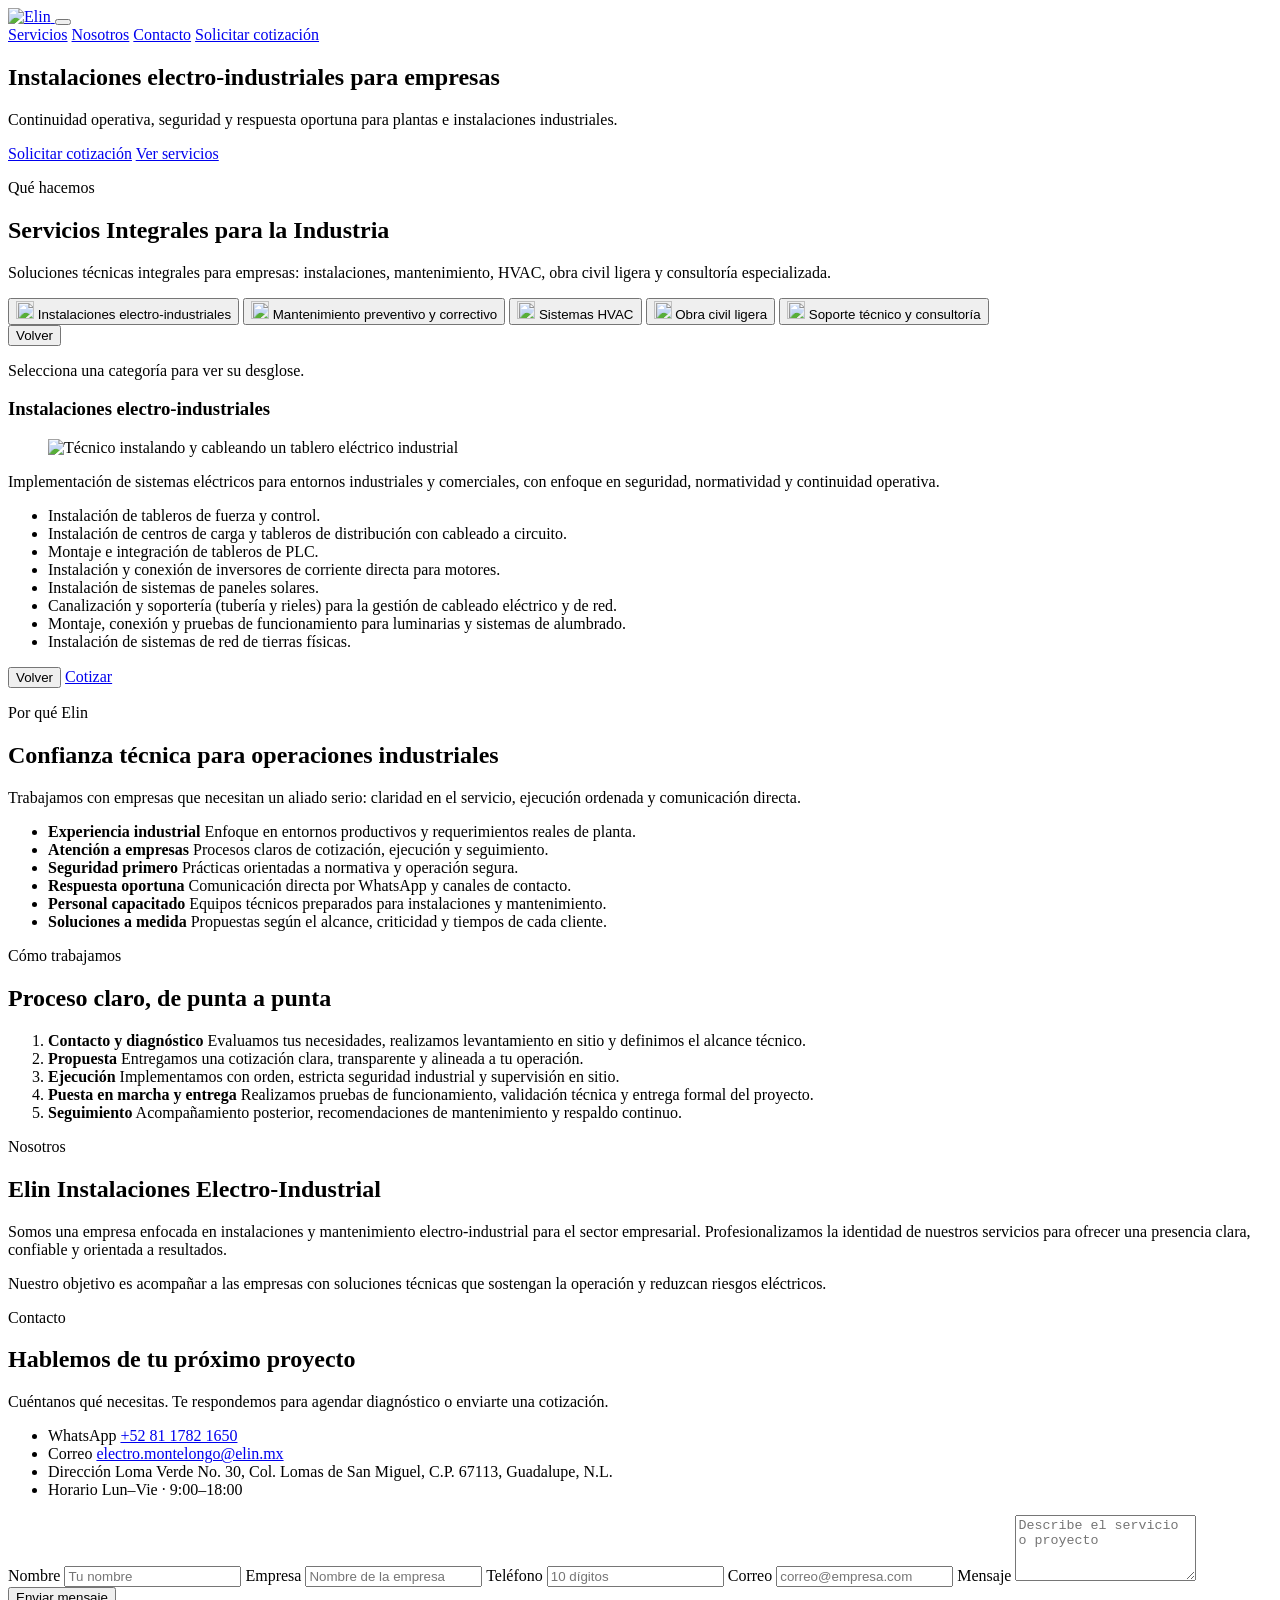
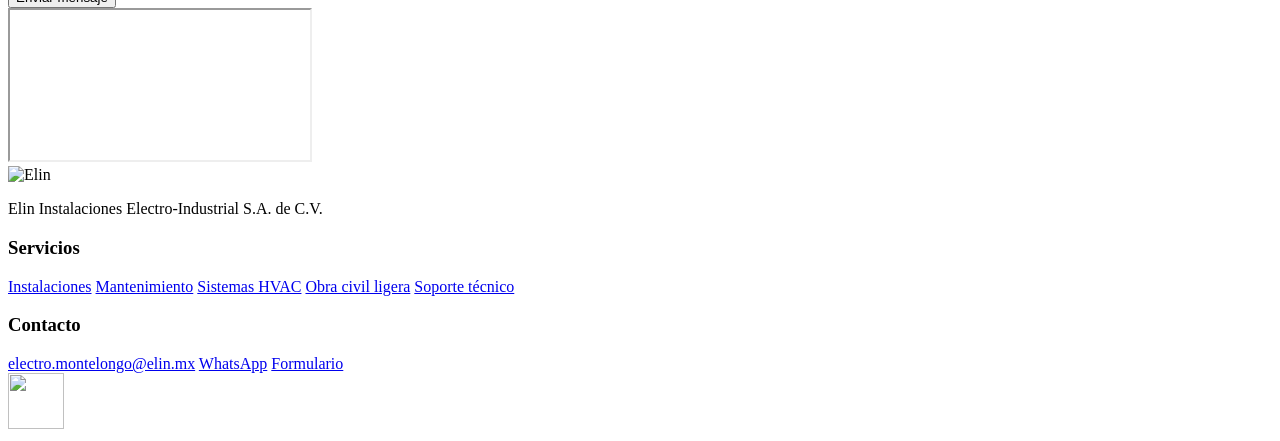
==== index.html @ ab665d49 "Actualizar título principal y texto legal del footer. Cambia el hero a instalaciones electro-industr" ====
<!DOCTYPE html>
<html lang="es">
<head>
  <meta charset="UTF-8">
  <meta name="viewport" content="width=device-width, initial-scale=1.0">
  <title>Elin Instalaciones Electro-Industrial | Instalaciones y mantenimiento</title>
  <meta name="description" content="Instalaciones y mantenimiento electro-industrial para empresas. Soluciones confiables, seguras y a medida. Cotiza con Elin.">
  <link rel="preconnect" href="https://fonts.googleapis.com">
  <link rel="preconnect" href="https://fonts.gstatic.com" crossorigin>
  <link href="https://fonts.googleapis.com/css2?family=Barlow+Condensed:wght@500;600;700&family=Source+Sans+3:wght@400;500;600;700&display=swap" rel="stylesheet">
  <link rel="stylesheet" href="styles.css?v=20260723a">
</head>
<body>
  <header class="site-header">
    <a class="site-logo" href="#inicio" aria-label="Elin — inicio">
      <img src="assets/elin-logo.png" alt="Elin" class="header-logo" width="140" height="40">
    </a>
    <button class="nav-toggle" type="button" aria-label="Abrir menú" aria-expanded="false">
      <span class="nav-toggle-box" aria-hidden="true">
        <span></span><span></span><span></span>
      </span>
    </button>
    <nav class="site-nav" aria-label="Principal">
      <a href="#servicios">Servicios</a>
      <a href="#nosotros">Nosotros</a>
      <a href="#contacto">Contacto</a>
      <a class="nav-cta" href="https://wa.me/528117821650" target="_blank" rel="noopener">Solicitar cotización</a>
    </nav>
  </header>

  <main>
    <section class="hero" id="inicio">
      <div class="hero-media" aria-hidden="true"></div>
      <div class="hero-scrim" aria-hidden="true"></div>
      <div class="hero-content">
        <h1>
          <span class="hero-title-line">Instalaciones electro-industriales</span>
          <span class="hero-title-rest">para empresas</span>
        </h1>
        <p>Continuidad operativa, seguridad y respuesta oportuna para plantas e instalaciones industriales.</p>
        <div class="hero-actions">
          <a class="btn btn-primary" href="https://wa.me/528117821650" target="_blank" rel="noopener">Solicitar cotización</a>
          <a class="btn btn-ghost" href="#servicios">Ver servicios</a>
        </div>
      </div>
    </section>

    <section class="section services" id="servicios">
      <div class="container">
        <p class="eyebrow">Qué hacemos</p>
        <h2>Servicios Integrales para la Industria</h2>
        <p class="section-lead">Soluciones técnicas integrales para empresas: instalaciones, mantenimiento, HVAC, obra civil ligera y consultoría especializada.</p>

        <div class="service-explorer" data-service-explorer>
          <div class="service-capsules" data-service-capsules>
            <button type="button" class="service-capsule is-active" data-service="instalaciones" aria-controls="service-detail" aria-expanded="true">
              <span class="service-capsule-index" aria-hidden="true">
                <img src="assets/service-mark.png" alt="" width="18" height="18" decoding="async">
              </span>
              <span class="service-capsule-label">Instalaciones electro-industriales</span>
            </button>
            <button type="button" class="service-capsule" data-service="mantenimiento" aria-controls="service-detail">
              <span class="service-capsule-index" aria-hidden="true">
                <img src="assets/service-mark.png" alt="" width="18" height="18" decoding="async">
              </span>
              <span class="service-capsule-label">Mantenimiento preventivo y correctivo</span>
            </button>
            <button type="button" class="service-capsule" data-service="hvac" aria-controls="service-detail">
              <span class="service-capsule-index" aria-hidden="true">
                <img src="assets/service-mark.png" alt="" width="18" height="18" decoding="async">
              </span>
              <span class="service-capsule-label">Sistemas HVAC</span>
            </button>
            <button type="button" class="service-capsule" data-service="obra-civil" aria-controls="service-detail">
              <span class="service-capsule-index" aria-hidden="true">
                <img src="assets/service-mark.png" alt="" width="18" height="18" decoding="async">
              </span>
              <span class="service-capsule-label">Obra civil ligera</span>
            </button>
            <button type="button" class="service-capsule" data-service="soporte" aria-controls="service-detail">
              <span class="service-capsule-index" aria-hidden="true">
                <img src="assets/service-mark.png" alt="" width="18" height="18" decoding="async">
              </span>
              <span class="service-capsule-label">Soporte técnico y consultoría</span>
            </button>
          </div>

          <div class="service-detail is-open" id="service-detail" data-service-detail>
            <div class="service-detail-backdrop" data-service-close tabindex="-1" aria-hidden="true"></div>
            <div class="service-detail-panel" role="region" aria-live="polite" aria-labelledby="service-instalaciones-title" tabindex="-1">
              <div class="service-detail-toolbar">
                <button type="button" class="service-back-sticky" data-service-back>Volver</button>
              </div>
              <p class="service-detail-placeholder">Selecciona una categoría para ver su desglose.</p>
              <div class="service-panels" data-service-panels>
                <article class="service-panel is-active" id="service-instalaciones" data-panel="instalaciones">
                  <h3 id="service-instalaciones-title">Instalaciones electro-industriales</h3>
                  <figure class="service-banner">
                    <img src="https://images.unsplash.com/photo-1621905251918-48416bd8575a?auto=format&fit=crop&w=1400&h=560&q=80" alt="Técnico instalando y cableando un tablero eléctrico industrial" width="1400" height="560" loading="lazy">
                  </figure>
                  <p class="service-summary">Implementación de sistemas eléctricos para entornos industriales y comerciales, con enfoque en seguridad, normatividad y continuidad operativa.</p>
                  <ul class="service-breakdown">
                    <li>Instalación de tableros de fuerza y control.</li>
                    <li>Instalación de centros de carga y tableros de distribución con cableado a circuito.</li>
                    <li>Montaje e integración de tableros de PLC.</li>
                    <li>Instalación y conexión de inversores de corriente directa para motores.</li>
                    <li>Instalación de sistemas de paneles solares.</li>
                    <li>Canalización y soportería (tubería y rieles) para la gestión de cableado eléctrico y de red.</li>
                    <li>Montaje, conexión y pruebas de funcionamiento para luminarias y sistemas de alumbrado.</li>
                    <li>Instalación de sistemas de red de tierras físicas.</li>
                  </ul>
                  <div class="service-panel-actions">
                    <button type="button" class="service-back" data-service-back>Volver</button>
                    <a class="service-quote" href="https://wa.me/528117821650?text=Hola%2C%20me%20interesa%20solicitar%20una%20cotizaci%C3%B3n%20sobre%20Instalaciones%20electro-industriales." target="_blank" rel="noopener">Cotizar</a>
                  </div>
                </article>

                <article class="service-panel" id="service-mantenimiento" data-panel="mantenimiento" hidden>
                  <h3 id="service-mantenimiento-title">Mantenimiento preventivo y correctivo</h3>
                  <figure class="service-banner">
                    <img src="https://images.unsplash.com/photo-1581094794329-c8112a89af12?auto=format&fit=crop&w=1400&q=80" alt="Mantenimiento técnico en entorno industrial" width="1400" height="560" loading="lazy">
                  </figure>
                  <p class="service-summary">Programas de mantenimiento orientados a mitigar fallas, proteger equipos clave y salvaguardar la infraestructura, garantizando la continuidad de la operación.</p>
                  <ul class="service-breakdown">
                    <li>Mantenimiento a sistemas eléctricos de potencia y de control.</li>
                    <li>Reparación, diagnóstico y mantenimiento de sistemas de alumbrado.</li>
                    <li>Reubicación de tableros y gabinetes para sistemas de control y distribución de energía.</li>
                    <li>Reemplazo y recableado de sistemas eléctricos, de control y de red.</li>
                    <li>Mantenimiento preventivo y correctivo integral a instalaciones eléctricas industriales y comerciales.</li>
                    <li>Mantenimiento preventivo a transformadores eléctricos de potencia y distribución.</li>
                  </ul>
                  <div class="service-panel-actions">
                    <button type="button" class="service-back" data-service-back>Volver</button>
                    <a class="service-quote" href="https://wa.me/528117821650?text=Hola%2C%20me%20interesa%20solicitar%20una%20cotizaci%C3%B3n%20sobre%20Mantenimiento%20preventivo%20y%20correctivo." target="_blank" rel="noopener">Cotizar</a>
                  </div>
                </article>

                <article class="service-panel" id="service-hvac" data-panel="hvac" hidden>
                  <h3 id="service-hvac-title">Sistemas HVAC</h3>
                  <figure class="service-banner">
                    <img src="https://images.unsplash.com/photo-1709432767122-d3cb5326911a?auto=format&fit=crop&w=1400&h=560&q=80" alt="Unidades exteriores de aire acondicionado para instalación y mantenimiento HVAC" width="1400" height="560" loading="lazy">
                  </figure>
                  <p class="service-summary">Servicios especializados de instalación y mantenimiento de sistemas de aire acondicionado.</p>
                  <ul class="service-breakdown">
                    <li>Instalación y puesta en marcha de sistemas de aire acondicionado tipo minisplit hasta 3 tons.</li>
                    <li>Mantenimiento preventivo integral a unidades centrales de enfriamiento.</li>
                    <li>Mantenimiento correctivo, diagnóstico de fallas y recarga de gas refrigerante.</li>
                    <li>Instalación de circuitos eléctricos dedicados y protecciones para equipos de aire acondicionado.</li>
                    <li>Reubicación de equipos de climatización y optimización de líneas de refrigerante.</li>
                  </ul>
                  <div class="service-panel-actions">
                    <button type="button" class="service-back" data-service-back>Volver</button>
                    <a class="service-quote" href="https://wa.me/528117821650?text=Hola%2C%20me%20interesa%20solicitar%20una%20cotizaci%C3%B3n%20sobre%20Sistemas%20HVAC." target="_blank" rel="noopener">Cotizar</a>
                  </div>
                </article>

                <article class="service-panel" id="service-obra-civil" data-panel="obra-civil" hidden>
                  <h3 id="service-obra-civil-title">Obra civil ligera</h3>
                  <figure class="service-banner">
                    <img src="https://images.unsplash.com/photo-1504307651254-35680f356dfd?auto=format&fit=crop&w=1400&q=80" alt="Obra civil ligera y estructuras de soporte" width="1400" height="560" loading="lazy">
                  </figure>
                  <p class="service-summary">Diseño, fabricación e instalación de estructuras de soporte y soluciones constructivas ligeras, orientadas a la adecuación, protección y optimización de espacios industriales y administrativos.</p>
                  <ul class="service-breakdown">
                    <li>Diseño, fabricación e instalación de estructuras y soportes metálicos para tableros de control y centros de carga.</li>
                    <li>Trabajos de herrería industrial, aplicación de soldadura y recubrimientos anticorrosivos.</li>
                    <li>Construcción y adecuación de oficinas y áreas administrativas con sistemas constructivos ligeros (Tablaroca / Durock).</li>
                    <li>Instalación de plafones suspendidos, cancelería ligera y acabados interiores para oficinas.</li>
                    <li>Instalación de canalizaciones aéreas o subterráneas y bases de concreto para equipos eléctricos.</li>
                    <li>Modificaciones, reparaciones y mantenimiento menor a muros, cielorrasos y pisos.</li>
                    <li>Recubrimiento de pintura y señalización vial e industrial para la delimitación de áreas en pisos.</li>
                  </ul>
                  <div class="service-panel-actions">
                    <button type="button" class="service-back" data-service-back>Volver</button>
                    <a class="service-quote" href="https://wa.me/528117821650?text=Hola%2C%20me%20interesa%20solicitar%20una%20cotizaci%C3%B3n%20sobre%20Obra%20civil%20ligera." target="_blank" rel="noopener">Cotizar</a>
                  </div>
                </article>

                <article class="service-panel" id="service-soporte" data-panel="soporte" hidden>
                  <h3 id="service-soporte-title">Soporte técnico y consultoría</h3>
                  <figure class="service-banner">
                    <img src="https://images.unsplash.com/photo-1581091226825-a6a2a5aee158?auto=format&fit=crop&w=1400&q=80" alt="Soporte técnico y consultoría de ingeniería" width="1400" height="560" loading="lazy">
                  </figure>
                  <p class="service-summary">Servicios de consultoría orientados al diagnóstico técnico, optimización en la selección de materiales y resolución de problemáticas críticas en planta, asegurando la eficiencia operativa y el cumplimiento normativo.</p>
                  <ul class="service-breakdown">
                    <li>Ingeniería de selección de materiales y componentes bajo criterios de costo-beneficio y normatividad industrial.</li>
                    <li>Diagnóstico técnico en sitio y resolución de problemas crónicos en sistemas e infraestructura.</li>
                    <li>Acompañamiento técnico en el desarrollo de nuevos proyectos y validación de especificaciones.</li>
                    <li>Desarrollo de herramientas y plantillas avanzadas para la automatización y auditoría de procesos operativos.</li>
                    <li>Consultoría para la digitalización de procesos y migración de flujos manuales a entornos automatizados.</li>
                  </ul>
                  <div class="service-panel-actions">
                    <button type="button" class="service-back" data-service-back>Volver</button>
                    <a class="service-quote" href="https://wa.me/528117821650?text=Hola%2C%20me%20interesa%20solicitar%20una%20cotizaci%C3%B3n%20sobre%20Soporte%20t%C3%A9cnico%20y%20consultor%C3%ADa." target="_blank" rel="noopener">Cotizar</a>
                  </div>
                </article>
              </div>
            </div>
          </div>
        </div>
      </div>
    </section>

    <section class="section why" id="por-que">
      <div class="container why-grid">
        <div class="why-intro">
          <p class="eyebrow">Por qué Elin</p>
          <h2>Confianza técnica para operaciones industriales</h2>
          <p>Trabajamos con empresas que necesitan un aliado serio: claridad en el servicio, ejecución ordenada y comunicación directa.</p>
        </div>
        <ul class="why-list">
          <li>
            <strong>Experiencia industrial</strong>
            <span>Enfoque en entornos productivos y requerimientos reales de planta.</span>
          </li>
          <li>
            <strong>Atención a empresas</strong>
            <span>Procesos claros de cotización, ejecución y seguimiento.</span>
          </li>
          <li>
            <strong>Seguridad primero</strong>
            <span>Prácticas orientadas a normativa y operación segura.</span>
          </li>
          <li>
            <strong>Respuesta oportuna</strong>
            <span>Comunicación directa por WhatsApp y canales de contacto.</span>
          </li>
          <li>
            <strong>Personal capacitado</strong>
            <span>Equipos técnicos preparados para instalaciones y mantenimiento.</span>
          </li>
          <li>
            <strong>Soluciones a medida</strong>
            <span>Propuestas según el alcance, criticidad y tiempos de cada cliente.</span>
          </li>
        </ul>
      </div>
    </section>

    <section class="section process" id="proceso">
      <div class="container">
        <p class="eyebrow">Cómo trabajamos</p>
        <h2>Proceso claro, de punta a punta</h2>
        <ol class="process-steps">
          <li>
            <strong>Contacto y diagnóstico</strong>
            <span>Evaluamos tus necesidades, realizamos levantamiento en sitio y definimos el alcance técnico.</span>
          </li>
          <li>
            <strong>Propuesta</strong>
            <span>Entregamos una cotización clara, transparente y alineada a tu operación.</span>
          </li>
          <li>
            <strong>Ejecución</strong>
            <span>Implementamos con orden, estricta seguridad industrial y supervisión en sitio.</span>
          </li>
          <li>
            <strong>Puesta en marcha y entrega</strong>
            <span>Realizamos pruebas de funcionamiento, validación técnica y entrega formal del proyecto.</span>
          </li>
          <li>
            <strong>Seguimiento</strong>
            <span>Acompañamiento posterior, recomendaciones de mantenimiento y respaldo continuo.</span>
          </li>
        </ol>
      </div>
    </section>

    <section class="section about" id="nosotros">
      <div class="about-media" aria-hidden="true"></div>
      <div class="about-content">
        <p class="eyebrow">Nosotros</p>
        <h2>Elin Instalaciones Electro-Industrial</h2>
        <p>Somos una empresa enfocada en instalaciones y mantenimiento electro-industrial para el sector empresarial. Profesionalizamos la identidad de nuestros servicios para ofrecer una presencia clara, confiable y orientada a resultados.</p>
        <p>Nuestro objetivo es acompañar a las empresas con soluciones técnicas que sostengan la operación y reduzcan riesgos eléctricos.</p>
      </div>
    </section>

    <section class="section contact" id="contacto">
      <div class="container contact-grid">
        <div>
          <p class="eyebrow">Contacto</p>
          <h2>Hablemos de tu próximo proyecto</h2>
          <p class="section-lead">Cuéntanos qué necesitas. Te respondemos para agendar diagnóstico o enviarte una cotización.</p>
          <ul class="contact-meta">
            <li><span>WhatsApp</span> <a href="https://wa.me/528117821650" target="_blank" rel="noopener">+52 81 1782 1650</a></li>
            <li><span>Correo</span> <a href="mailto:electro.montelongo@elin.mx">electro.montelongo@elin.mx</a></li>
            <li><span>Dirección</span> Loma Verde No. 30, Col. Lomas de San Miguel, C.P. 67113, Guadalupe, N.L.</li>
            <li><span>Horario</span> Lun–Vie · 9:00–18:00</li>
          </ul>
        </div>
        <form class="contact-form" action="#" method="post">
          <label>
            Nombre
            <input type="text" name="nombre" required placeholder="Tu nombre">
          </label>
          <label>
            Empresa
            <input type="text" name="empresa" required placeholder="Nombre de la empresa">
          </label>
          <label>
            Teléfono
            <input type="tel" name="telefono" required placeholder="10 dígitos">
          </label>
          <label>
            Correo
            <input type="email" name="correo" required placeholder="correo@empresa.com">
          </label>
          <label class="full">
            Mensaje
            <textarea name="mensaje" rows="4" required placeholder="Describe el servicio o proyecto"></textarea>
          </label>
          <button class="btn btn-primary full" type="submit">Enviar mensaje</button>
        </form>
      </div>
      <div class="map-block">
        <iframe
          title="Ubicación Elin — Loma Verde 30, Guadalupe, N.L."
          src="https://maps.google.com/maps?q=25.7214214,-100.1893058&hl=es-419&z=17&output=embed"
          loading="lazy"
          referrerpolicy="no-referrer-when-downgrade"
          allowfullscreen></iframe>
      </div>
    </section>
  </main>

  <footer class="site-footer">
    <div class="container footer-grid">
      <div>
        <img src="assets/elin-logo-footer.png?v=20260723b" alt="Elin" class="footer-logo" width="140" height="40">
        <p>Elin Instalaciones Electro-Industrial S.A. de C.V.</p>
      </div>
      <div>
        <h3>Servicios</h3>
        <a href="#servicios">Instalaciones</a>
        <a href="#servicios">Mantenimiento</a>
        <a href="#servicios">Sistemas HVAC</a>
        <a href="#servicios">Obra civil ligera</a>
        <a href="#servicios">Soporte técnico</a>
      </div>
      <div>
        <h3>Contacto</h3>
        <a href="mailto:electro.montelongo@elin.mx">electro.montelongo@elin.mx</a>
        <a href="https://wa.me/528117821650" target="_blank" rel="noopener">WhatsApp</a>
        <a href="#contacto">Formulario</a>
      </div>
    </div>
  </footer>

  <a class="whatsapp-float" href="https://wa.me/528117821650" target="_blank" rel="noopener" aria-label="Contactar por WhatsApp">
    <img src="assets/whatsapp-icon.png" alt="" width="56" height="56" decoding="async">
  </a>

  <script src="script.js?v=20260722d"></script>
</body>
</html>
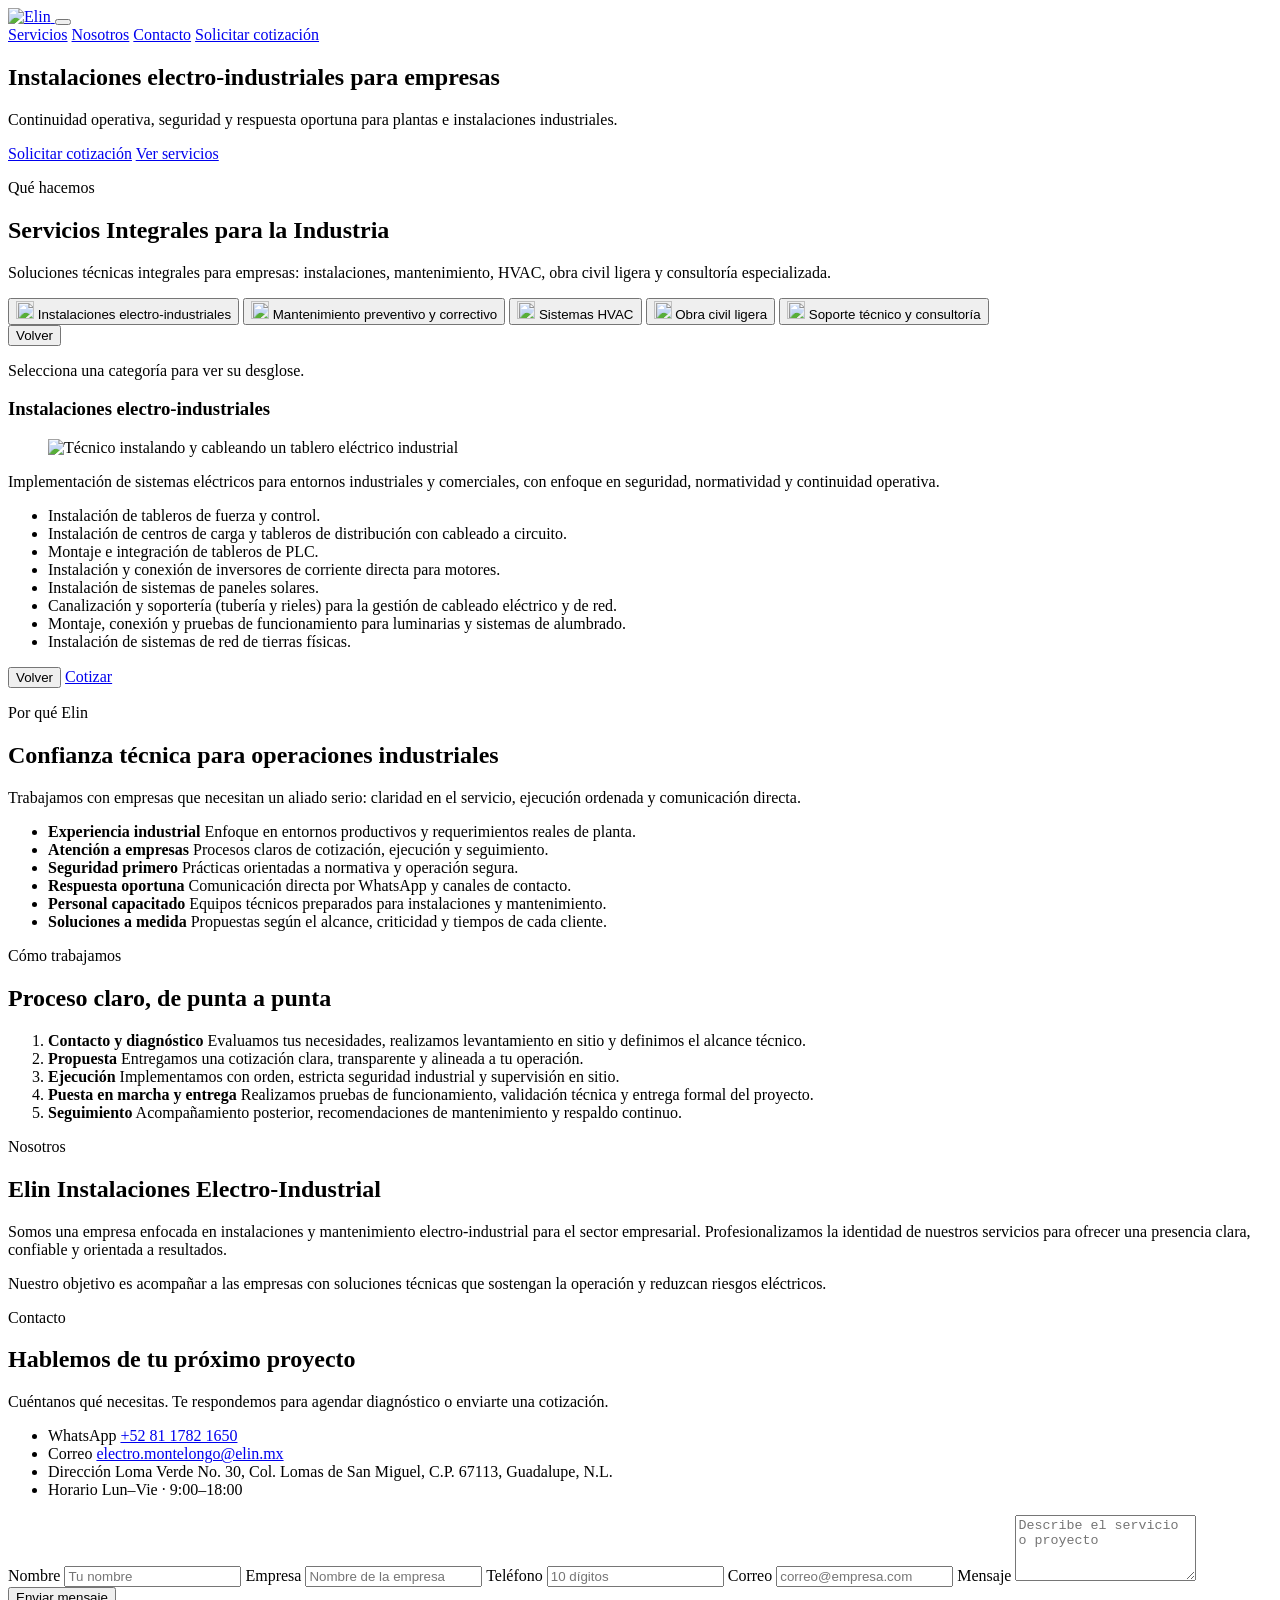
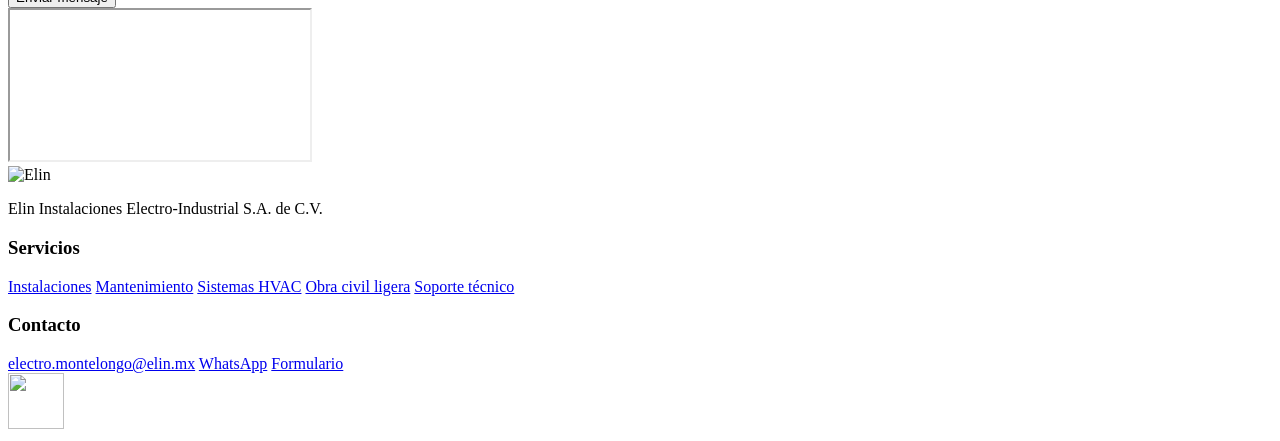
==== commit 9461e7f6: "Dividir título del hero en tres renglones. Separa Instalaciones, electro-industriales y para empresa" ====
--- a/index.html
+++ b/index.html
@@ -34,7 +34,8 @@
       <div class="hero-scrim" aria-hidden="true"></div>
       <div class="hero-content">
         <h1>
-          <span class="hero-title-line">Instalaciones electro-industriales</span>
+          <span class="hero-title-line">Instalaciones</span>
+          <span class="hero-title-line">electro-industriales</span>
           <span class="hero-title-rest">para empresas</span>
         </h1>
         <p>Continuidad operativa, seguridad y respuesta oportuna para plantas e instalaciones industriales.</p>
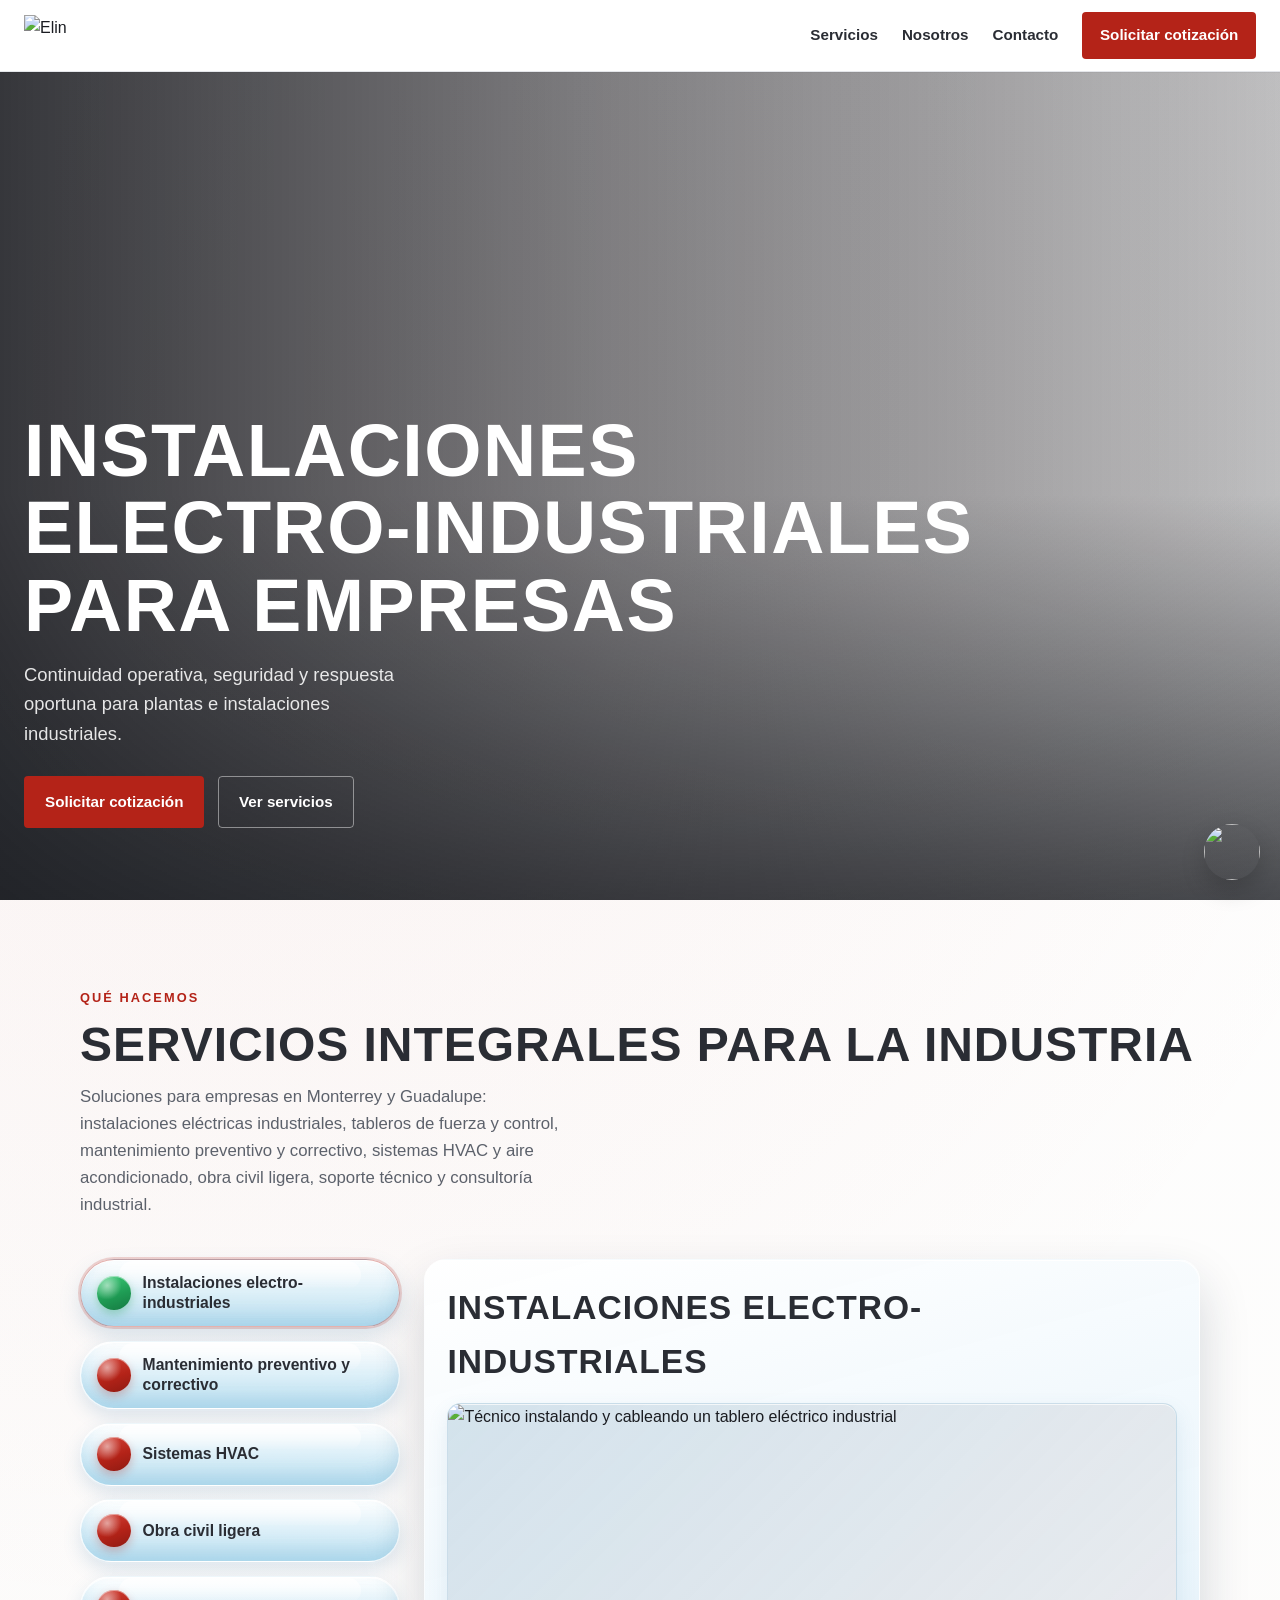
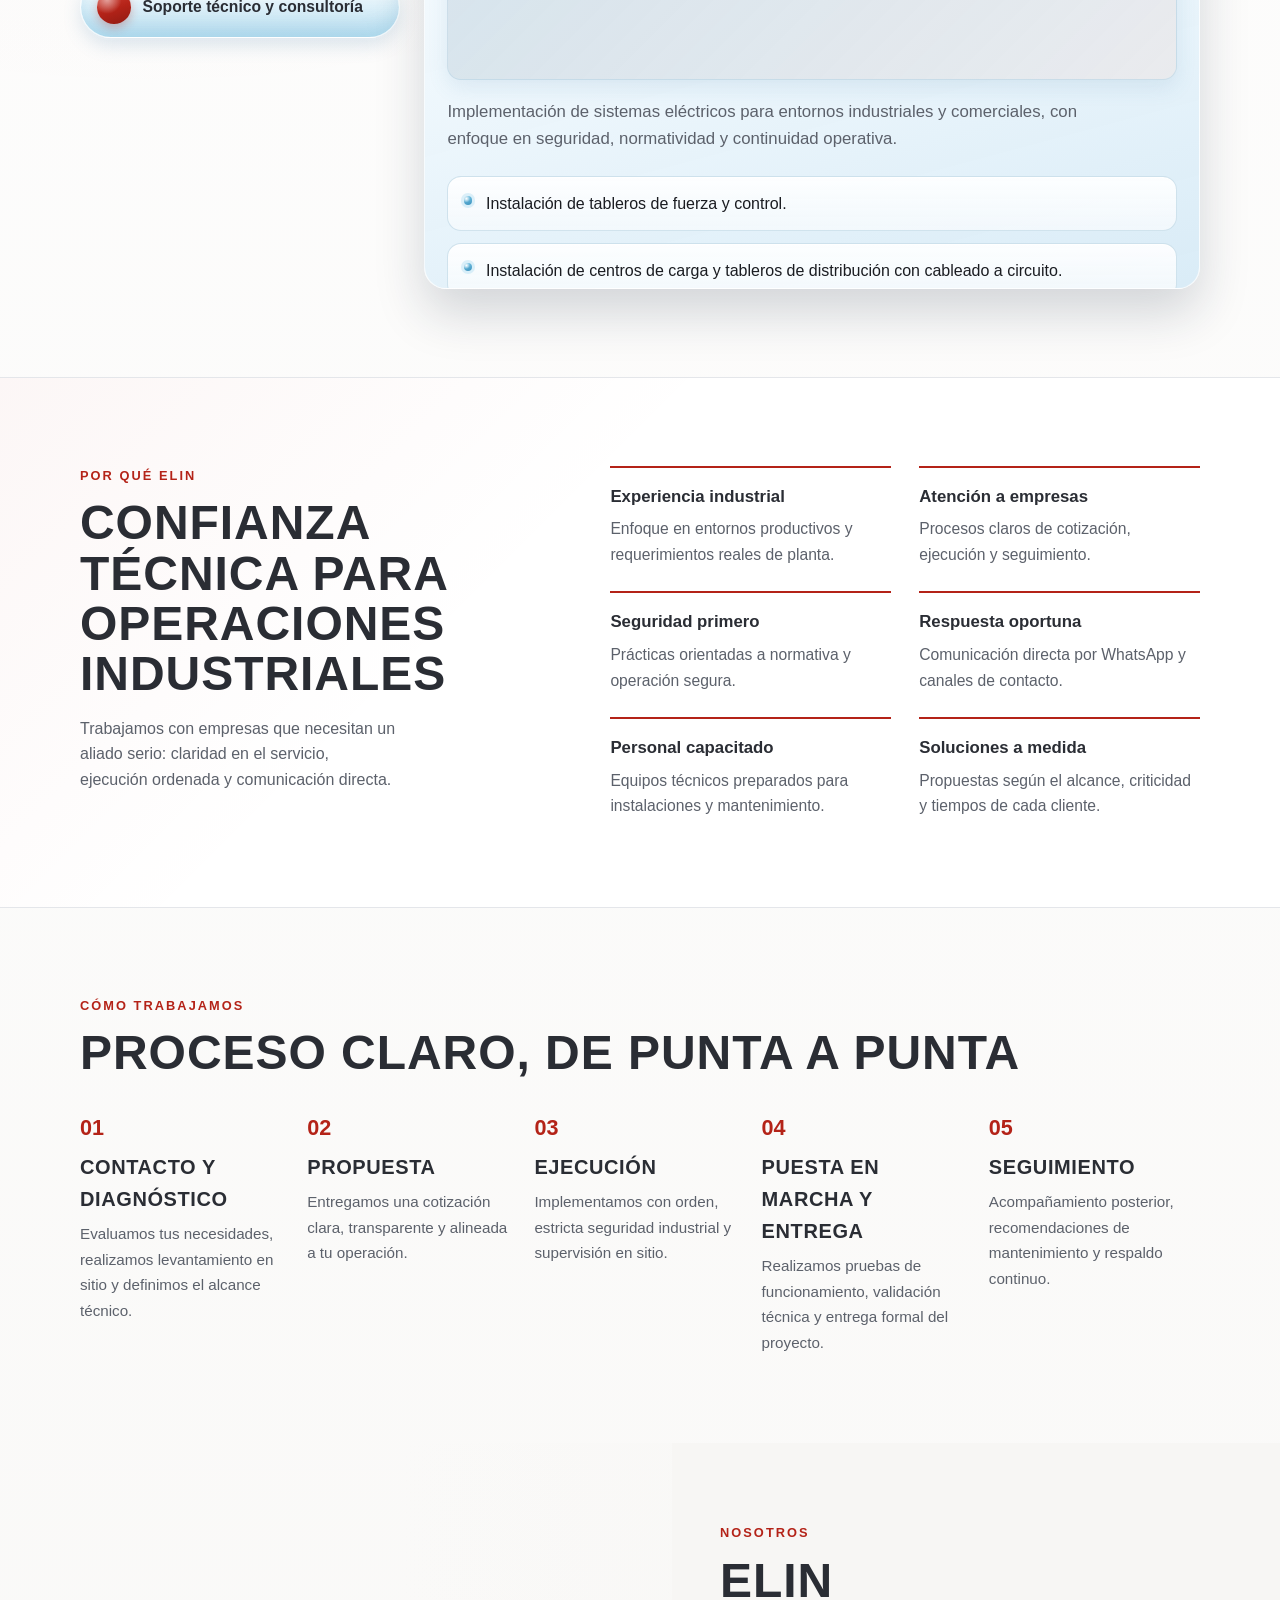
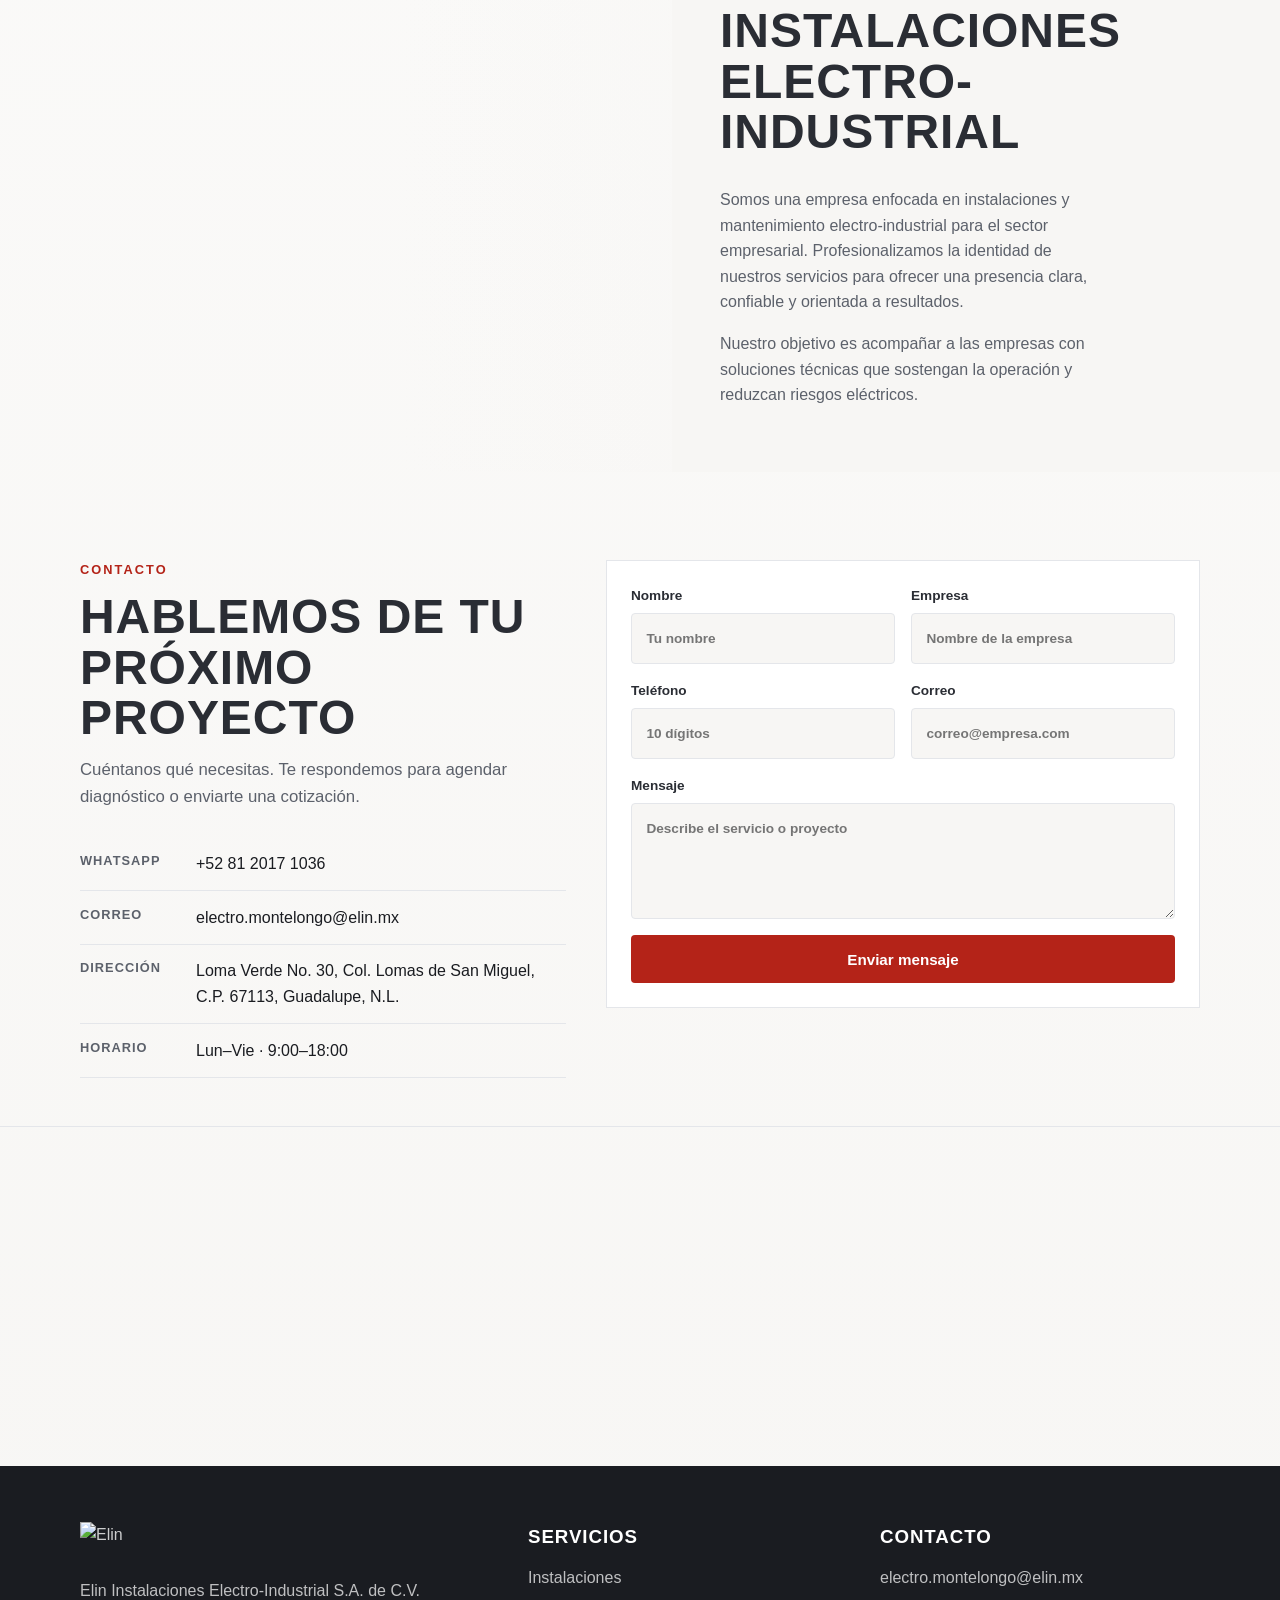
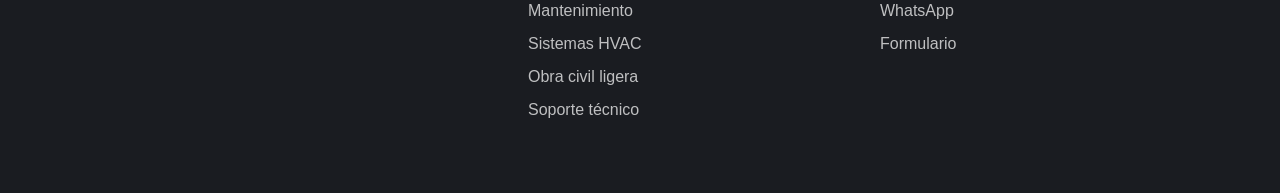
==== commit 7c80c8fc: "Mejorar SEO y canales de contacto Añade señales de indexación y servicios locales, actualiza WhatsAp" ====
--- a/index.html
+++ b/index.html
@@ -3,8 +3,130 @@
 <head>
   <meta charset="UTF-8">
   <meta name="viewport" content="width=device-width, initial-scale=1.0">
-  <title>Elin Instalaciones Electro-Industrial | Instalaciones y mantenimiento</title>
-  <meta name="description" content="Instalaciones y mantenimiento electro-industrial para empresas. Soluciones confiables, seguras y a medida. Cotiza con Elin.">
+  <title>Instalaciones electro-industriales en Monterrey | Elin</title>
+  <meta name="description" content="Instalaciones eléctricas industriales, mantenimiento, tableros, HVAC, obra civil y consultoría técnica en Monterrey y Guadalupe, N.L. Cotiza con Elin.">
+  <meta name="robots" content="index, follow, max-image-preview:large">
+  <meta name="author" content="Elin Instalaciones Electro-Industrial S.A. de C.V.">
+  <link rel="canonical" href="https://elin.mx/">
+  <link rel="icon" type="image/png" href="/logobt.png">
+
+  <meta property="og:type" content="website">
+  <meta property="og:locale" content="es_MX">
+  <meta property="og:site_name" content="Elin Instalaciones Electro-Industrial">
+  <meta property="og:title" content="Instalaciones electro-industriales en Monterrey | Elin">
+  <meta property="og:description" content="Instalaciones eléctricas industriales, mantenimiento, tableros, HVAC, obra civil y consultoría técnica en Monterrey y Guadalupe, N.L.">
+  <meta property="og:url" content="https://elin.mx/">
+  <meta property="og:image" content="https://elin.mx/logofx.png">
+  <meta property="og:image:width" content="1024">
+  <meta property="og:image:height" content="512">
+  <meta property="og:image:alt" content="Logotipo de Elin Instalaciones Electro-Industrial">
+
+  <meta name="twitter:card" content="summary_large_image">
+  <meta name="twitter:title" content="Instalaciones electro-industriales en Monterrey | Elin">
+  <meta name="twitter:description" content="Instalaciones eléctricas industriales, mantenimiento, tableros, HVAC, obra civil y consultoría técnica en Monterrey y Guadalupe, N.L.">
+  <meta name="twitter:image" content="https://elin.mx/logofx.png">
+
+  <script type="application/ld+json">
+  {
+    "@context": "https://schema.org",
+    "@type": "LocalBusiness",
+    "@id": "https://elin.mx/#business",
+    "name": "Elin Instalaciones Electro-Industrial S.A. de C.V.",
+    "url": "https://elin.mx/",
+    "logo": "https://elin.mx/assets/elin-logo.png",
+    "image": "https://elin.mx/logofx.png",
+    "description": "Instalaciones eléctricas industriales, mantenimiento preventivo y correctivo, sistemas HVAC, obra civil ligera y consultoría técnica para empresas.",
+    "telephone": "+52 81 2017 1036",
+    "email": "electro.montelongo@elin.mx",
+    "address": {
+      "@type": "PostalAddress",
+      "streetAddress": "Loma Verde No. 30, Col. Lomas de San Miguel",
+      "addressLocality": "Guadalupe",
+      "addressRegion": "Nuevo León",
+      "postalCode": "67113",
+      "addressCountry": "MX"
+    },
+    "geo": {
+      "@type": "GeoCoordinates",
+      "latitude": 25.7214214,
+      "longitude": -100.1893058
+    },
+    "areaServed": [
+      {
+        "@type": "City",
+        "name": "Guadalupe, Nuevo León"
+      },
+      {
+        "@type": "City",
+        "name": "Monterrey, Nuevo León"
+      }
+    ],
+    "openingHoursSpecification": {
+      "@type": "OpeningHoursSpecification",
+      "dayOfWeek": [
+        "Monday",
+        "Tuesday",
+        "Wednesday",
+        "Thursday",
+        "Friday"
+      ],
+      "opens": "09:00",
+      "closes": "18:00"
+    },
+    "contactPoint": {
+      "@type": "ContactPoint",
+      "telephone": "+52 81 2017 1036",
+      "contactType": "sales",
+      "availableLanguage": "Spanish"
+    },
+    "hasOfferCatalog": {
+      "@type": "OfferCatalog",
+      "name": "Servicios industriales",
+      "itemListElement": [
+        {
+          "@type": "Offer",
+          "itemOffered": {
+            "@type": "Service",
+            "name": "Instalaciones electro-industriales",
+            "serviceType": "Instalación de tableros eléctricos, centros de carga, PLC, inversores, paneles solares, alumbrado, canalización y tierras físicas"
+          }
+        },
+        {
+          "@type": "Offer",
+          "itemOffered": {
+            "@type": "Service",
+            "name": "Mantenimiento eléctrico preventivo y correctivo",
+            "serviceType": "Diagnóstico, reparación y mantenimiento de instalaciones eléctricas, sistemas de control, alumbrado y transformadores"
+          }
+        },
+        {
+          "@type": "Offer",
+          "itemOffered": {
+            "@type": "Service",
+            "name": "Instalación y mantenimiento de sistemas HVAC",
+            "serviceType": "Instalación de aire acondicionado, mantenimiento de unidades de enfriamiento, diagnóstico y recarga de refrigerante"
+          }
+        },
+        {
+          "@type": "Offer",
+          "itemOffered": {
+            "@type": "Service",
+            "name": "Obra civil ligera industrial",
+            "serviceType": "Estructuras metálicas, herrería, soldadura, Tablaroca, Durock, plafones, bases de concreto, pintura y señalización industrial"
+          }
+        },
+        {
+          "@type": "Offer",
+          "itemOffered": {
+            "@type": "Service",
+            "name": "Soporte técnico y consultoría industrial",
+            "serviceType": "Diagnóstico en planta, selección de materiales, acompañamiento de proyectos, automatización y digitalización de procesos"
+          }
+        }
+      ]
+    }
+  }
+  </script>
   <link rel="preconnect" href="https://fonts.googleapis.com">
   <link rel="preconnect" href="https://fonts.gstatic.com" crossorigin>
   <link href="https://fonts.googleapis.com/css2?family=Barlow+Condensed:wght@500;600;700&family=Source+Sans+3:wght@400;500;600;700&display=swap" rel="stylesheet">
@@ -24,7 +146,7 @@
       <a href="#servicios">Servicios</a>
       <a href="#nosotros">Nosotros</a>
       <a href="#contacto">Contacto</a>
-      <a class="nav-cta" href="https://wa.me/528117821650" target="_blank" rel="noopener">Solicitar cotización</a>
+      <a class="nav-cta" href="https://wa.me/528120171036" target="_blank" rel="noopener">Solicitar cotización</a>
     </nav>
   </header>
 
@@ -40,7 +162,7 @@
         </h1>
         <p>Continuidad operativa, seguridad y respuesta oportuna para plantas e instalaciones industriales.</p>
         <div class="hero-actions">
-          <a class="btn btn-primary" href="https://wa.me/528117821650" target="_blank" rel="noopener">Solicitar cotización</a>
+          <a class="btn btn-primary" href="https://wa.me/528120171036" target="_blank" rel="noopener">Solicitar cotización</a>
           <a class="btn btn-ghost" href="#servicios">Ver servicios</a>
         </div>
       </div>
@@ -50,7 +172,7 @@
       <div class="container">
         <p class="eyebrow">Qué hacemos</p>
         <h2>Servicios Integrales para la Industria</h2>
-        <p class="section-lead">Soluciones técnicas integrales para empresas: instalaciones, mantenimiento, HVAC, obra civil ligera y consultoría especializada.</p>
+        <p class="section-lead">Soluciones para empresas en Monterrey y Guadalupe: instalaciones eléctricas industriales, tableros de fuerza y control, mantenimiento preventivo y correctivo, sistemas HVAC y aire acondicionado, obra civil ligera, soporte técnico y consultoría industrial.</p>
 
         <div class="service-explorer" data-service-explorer>
           <div class="service-capsules" data-service-capsules>
@@ -112,7 +234,7 @@
                   </ul>
                   <div class="service-panel-actions">
                     <button type="button" class="service-back" data-service-back>Volver</button>
-                    <a class="service-quote" href="https://wa.me/528117821650?text=Hola%2C%20me%20interesa%20solicitar%20una%20cotizaci%C3%B3n%20sobre%20Instalaciones%20electro-industriales." target="_blank" rel="noopener">Cotizar</a>
+                    <a class="service-quote" href="https://wa.me/528120171036?text=Hola%2C%20me%20interesa%20solicitar%20una%20cotizaci%C3%B3n%20sobre%20Instalaciones%20electro-industriales." target="_blank" rel="noopener">Cotizar</a>
                   </div>
                 </article>
 
@@ -132,7 +254,7 @@
                   </ul>
                   <div class="service-panel-actions">
                     <button type="button" class="service-back" data-service-back>Volver</button>
-                    <a class="service-quote" href="https://wa.me/528117821650?text=Hola%2C%20me%20interesa%20solicitar%20una%20cotizaci%C3%B3n%20sobre%20Mantenimiento%20preventivo%20y%20correctivo." target="_blank" rel="noopener">Cotizar</a>
+                    <a class="service-quote" href="https://wa.me/528120171036?text=Hola%2C%20me%20interesa%20solicitar%20una%20cotizaci%C3%B3n%20sobre%20Mantenimiento%20preventivo%20y%20correctivo." target="_blank" rel="noopener">Cotizar</a>
                   </div>
                 </article>
 
@@ -151,7 +273,7 @@
                   </ul>
                   <div class="service-panel-actions">
                     <button type="button" class="service-back" data-service-back>Volver</button>
-                    <a class="service-quote" href="https://wa.me/528117821650?text=Hola%2C%20me%20interesa%20solicitar%20una%20cotizaci%C3%B3n%20sobre%20Sistemas%20HVAC." target="_blank" rel="noopener">Cotizar</a>
+                    <a class="service-quote" href="https://wa.me/528120171036?text=Hola%2C%20me%20interesa%20solicitar%20una%20cotizaci%C3%B3n%20sobre%20Sistemas%20HVAC." target="_blank" rel="noopener">Cotizar</a>
                   </div>
                 </article>
 
@@ -172,7 +294,7 @@
                   </ul>
                   <div class="service-panel-actions">
                     <button type="button" class="service-back" data-service-back>Volver</button>
-                    <a class="service-quote" href="https://wa.me/528117821650?text=Hola%2C%20me%20interesa%20solicitar%20una%20cotizaci%C3%B3n%20sobre%20Obra%20civil%20ligera." target="_blank" rel="noopener">Cotizar</a>
+                    <a class="service-quote" href="https://wa.me/528120171036?text=Hola%2C%20me%20interesa%20solicitar%20una%20cotizaci%C3%B3n%20sobre%20Obra%20civil%20ligera." target="_blank" rel="noopener">Cotizar</a>
                   </div>
                 </article>
 
@@ -191,7 +313,7 @@
                   </ul>
                   <div class="service-panel-actions">
                     <button type="button" class="service-back" data-service-back>Volver</button>
-                    <a class="service-quote" href="https://wa.me/528117821650?text=Hola%2C%20me%20interesa%20solicitar%20una%20cotizaci%C3%B3n%20sobre%20Soporte%20t%C3%A9cnico%20y%20consultor%C3%ADa." target="_blank" rel="noopener">Cotizar</a>
+                    <a class="service-quote" href="https://wa.me/528120171036?text=Hola%2C%20me%20interesa%20solicitar%20una%20cotizaci%C3%B3n%20sobre%20Soporte%20t%C3%A9cnico%20y%20consultor%C3%ADa." target="_blank" rel="noopener">Cotizar</a>
                   </div>
                 </article>
               </div>
@@ -283,13 +405,17 @@
           <h2>Hablemos de tu próximo proyecto</h2>
           <p class="section-lead">Cuéntanos qué necesitas. Te respondemos para agendar diagnóstico o enviarte una cotización.</p>
           <ul class="contact-meta">
-            <li><span>WhatsApp</span> <a href="https://wa.me/528117821650" target="_blank" rel="noopener">+52 81 1782 1650</a></li>
+            <li><span>WhatsApp</span> <a href="https://wa.me/528120171036" target="_blank" rel="noopener">+52 81 2017 1036</a></li>
             <li><span>Correo</span> <a href="mailto:electro.montelongo@elin.mx">electro.montelongo@elin.mx</a></li>
             <li><span>Dirección</span> Loma Verde No. 30, Col. Lomas de San Miguel, C.P. 67113, Guadalupe, N.L.</li>
             <li><span>Horario</span> Lun–Vie · 9:00–18:00</li>
           </ul>
         </div>
-        <form class="contact-form" action="#" method="post">
+        <form class="contact-form" action="https://formsubmit.co/electro.montelongo@elin.mx" method="post">
+          <input type="hidden" name="_subject" value="Nueva solicitud de contacto desde elin.mx">
+          <input type="hidden" name="_template" value="table">
+          <input type="hidden" name="_next" value="https://elin.mx/?mensaje=enviado#contacto">
+          <input type="text" name="_honey" tabindex="-1" autocomplete="off" aria-hidden="true" style="display:none">
           <label>
             Nombre
             <input type="text" name="nombre" required placeholder="Tu nombre">
@@ -304,13 +430,14 @@
           </label>
           <label>
             Correo
-            <input type="email" name="correo" required placeholder="correo@empresa.com">
+            <input type="email" name="email" required placeholder="correo@empresa.com">
           </label>
           <label class="full">
             Mensaje
             <textarea name="mensaje" rows="4" required placeholder="Describe el servicio o proyecto"></textarea>
           </label>
           <button class="btn btn-primary full" type="submit">Enviar mensaje</button>
+          <p class="form-status full" data-form-status role="status" aria-live="polite"></p>
         </form>
       </div>
       <div class="map-block">
@@ -341,13 +468,13 @@
       <div>
         <h3>Contacto</h3>
         <a href="mailto:electro.montelongo@elin.mx">electro.montelongo@elin.mx</a>
-        <a href="https://wa.me/528117821650" target="_blank" rel="noopener">WhatsApp</a>
+        <a href="https://wa.me/528120171036" target="_blank" rel="noopener">WhatsApp</a>
         <a href="#contacto">Formulario</a>
       </div>
     </div>
   </footer>
 
-  <a class="whatsapp-float" href="https://wa.me/528117821650" target="_blank" rel="noopener" aria-label="Contactar por WhatsApp">
+  <a class="whatsapp-float" href="https://wa.me/528120171036" target="_blank" rel="noopener" aria-label="Contactar por WhatsApp al 81 2017 1036">
     <img src="assets/whatsapp-icon.png" alt="" width="56" height="56" decoding="async">
   </a>
 
--- a/styles.css
+++ b/styles.css
@@ -0,0 +1,1224 @@
+:root {
+  --red: #b42318;
+  --red-deep: #8f1a12;
+  --green: #1f9d55;
+  --green-deep: #157a41;
+  --charcoal: #2a2d34;
+  --ink: #1a1c21;
+  --muted: #5c616b;
+  --line: #e4e6ea;
+  --paper: #f7f6f4;
+  --white: #ffffff;
+  --hero-image: url("https://images.unsplash.com/photo-1581092918056-0c4c3acd3789?auto=format&fit=crop&w=2000&q=80");
+  --about-image: url("https://images.unsplash.com/photo-1504328345606-18bbc8c9d7d1?auto=format&fit=crop&w=1600&q=80");
+  --font-display: "Barlow Condensed", sans-serif;
+  --font-body: "Source Sans 3", sans-serif;
+}
+
+* { box-sizing: border-box; margin: 0; padding: 0; }
+
+html { scroll-behavior: smooth; }
+
+body {
+  font-family: var(--font-body);
+  color: var(--ink);
+  background:
+    radial-gradient(circle at 12% 8%, rgba(180, 35, 24, 0.06), transparent 28%),
+    linear-gradient(180deg, #ffffff 0%, var(--paper) 100%);
+  line-height: 1.6;
+}
+
+img { max-width: 100%; display: block; }
+a { color: inherit; text-decoration: none; }
+ul, ol { list-style: none; }
+
+.container {
+  width: min(1120px, calc(100% - 2.5rem));
+  margin-inline: auto;
+}
+
+.site-header {
+  position: fixed;
+  inset: 0 0 auto;
+  z-index: 50;
+  display: flex;
+  align-items: center;
+  justify-content: space-between;
+  gap: 1rem;
+  padding: 0.75rem 1.5rem;
+  background: var(--white);
+  border-bottom: 1px solid var(--line);
+  box-shadow: 0 1px 0 rgba(26, 28, 33, 0.04);
+}
+
+.site-header.is-scrolled {
+  box-shadow: 0 8px 24px rgba(26, 28, 33, 0.08);
+}
+
+.site-logo {
+  display: flex;
+  align-items: center;
+  flex-shrink: 0;
+  margin-right: auto;
+}
+
+.header-logo {
+  height: 40px;
+  width: auto;
+  display: block;
+}
+
+.footer-logo {
+  height: 42px;
+  width: auto;
+  background: transparent;
+}
+
+.site-nav {
+  display: flex;
+  align-items: center;
+  gap: 1.5rem;
+}
+
+.site-nav a {
+  font-size: 0.95rem;
+  font-weight: 600;
+  color: var(--charcoal);
+  text-shadow: none;
+}
+
+.site-nav a:hover { color: var(--red); }
+
+.nav-cta {
+  padding: 0.7rem 1.1rem;
+  background: var(--red);
+  color: var(--white) !important;
+  border-radius: 4px;
+  text-shadow: none !important;
+}
+
+.nav-cta:hover { background: var(--red-deep); color: var(--white) !important; }
+
+.nav-toggle {
+  display: none;
+  width: 48px;
+  height: 48px;
+  border: none;
+  background: var(--red);
+  border-radius: 10px;
+  place-items: center;
+  cursor: pointer;
+  box-shadow: 0 8px 18px rgba(180, 35, 24, 0.28);
+  transition: background 0.25s ease, transform 0.2s ease, box-shadow 0.25s ease;
+}
+
+.nav-toggle:hover {
+  background: var(--red-deep);
+  transform: translateY(-1px);
+  box-shadow: 0 10px 22px rgba(180, 35, 24, 0.34);
+}
+
+.nav-toggle:active {
+  transform: scale(0.94);
+}
+
+.nav-toggle-box {
+  position: relative;
+  display: block;
+  width: 22px;
+  height: 16px;
+}
+
+.nav-toggle-box span {
+  position: absolute;
+  left: 0;
+  display: block;
+  width: 22px;
+  height: 2.5px;
+  border-radius: 999px;
+  background: var(--white);
+  transition: transform 0.28s ease, opacity 0.2s ease, top 0.28s ease, width 0.28s ease;
+}
+
+.nav-toggle-box span:nth-child(1) { top: 0; width: 18px; }
+.nav-toggle-box span:nth-child(2) { top: 7px; width: 22px; }
+.nav-toggle-box span:nth-child(3) { top: 14px; width: 14px; }
+
+.nav-toggle[aria-expanded="true"] {
+  background: var(--ink);
+  box-shadow: 0 8px 18px rgba(26, 28, 33, 0.22);
+}
+
+.nav-toggle[aria-expanded="true"] .nav-toggle-box span:nth-child(1) {
+  top: 7px;
+  width: 22px;
+  transform: rotate(45deg);
+}
+
+.nav-toggle[aria-expanded="true"] .nav-toggle-box span:nth-child(2) {
+  opacity: 0;
+  transform: scaleX(0.4);
+}
+
+.nav-toggle[aria-expanded="true"] .nav-toggle-box span:nth-child(3) {
+  top: 7px;
+  width: 22px;
+  transform: rotate(-45deg);
+}
+
+.hero {
+  position: relative;
+  min-height: 100vh;
+  display: grid;
+  align-items: end;
+  overflow: hidden;
+  color: var(--white);
+}
+
+.hero-media,
+.about-media {
+  position: absolute;
+  inset: 0;
+  background-image: var(--hero-image);
+  background-size: cover;
+  background-position: center;
+  transform: scale(1.04);
+  animation: heroZoom 18s ease-out forwards;
+}
+
+.hero-scrim {
+  position: absolute;
+  inset: 0;
+  background:
+    linear-gradient(90deg, rgba(26, 28, 33, 0.88) 0%, rgba(26, 28, 33, 0.55) 48%, rgba(26, 28, 33, 0.28) 100%),
+    linear-gradient(0deg, rgba(26, 28, 33, 0.72) 0%, transparent 45%);
+}
+
+.hero-content {
+  position: relative;
+  z-index: 1;
+  width: min(760px, calc(100% - 2.5rem));
+  margin: 0 auto 0 1.5rem;
+  padding: 8rem 0 4.5rem;
+  animation: riseIn 0.9s ease both;
+}
+
+.hero h1,
+.section h2,
+.about-content h2 {
+  font-family: var(--font-display);
+  font-weight: 700;
+  letter-spacing: 0.02em;
+  line-height: 1.05;
+  text-transform: uppercase;
+}
+
+.hero h1 {
+  font-size: clamp(2.6rem, 6vw, 4.6rem);
+  max-width: 16ch;
+  margin-bottom: 1rem;
+}
+
+.hero-title-line,
+.hero-title-rest {
+  display: block;
+}
+
+.hero-title-line {
+  white-space: nowrap;
+}
+
+.hero p {
+  font-size: 1.15rem;
+  max-width: 38ch;
+  color: rgba(255, 255, 255, 0.88);
+  margin-bottom: 1.75rem;
+}
+
+.hero-actions {
+  display: flex;
+  flex-wrap: wrap;
+  gap: 0.85rem;
+}
+
+.btn {
+  display: inline-flex;
+  align-items: center;
+  justify-content: center;
+  min-height: 48px;
+  padding: 0.8rem 1.25rem;
+  border-radius: 4px;
+  font-weight: 700;
+  font-size: 0.95rem;
+  border: 1px solid transparent;
+  transition: background 0.25s ease, color 0.25s ease, border-color 0.25s ease, transform 0.25s ease;
+}
+
+.btn:hover { transform: translateY(-1px); }
+
+.btn-primary {
+  background: var(--red);
+  color: var(--white);
+}
+
+.btn-primary:hover { background: var(--red-deep); }
+
+.btn-ghost {
+  background: transparent;
+  color: var(--white);
+  border-color: rgba(255, 255, 255, 0.45);
+}
+
+.btn-ghost:hover {
+  background: rgba(255, 255, 255, 0.1);
+  border-color: var(--white);
+}
+
+.section {
+  padding: 5.5rem 0;
+}
+
+.eyebrow {
+  font-size: 0.8rem;
+  font-weight: 700;
+  letter-spacing: 0.16em;
+  text-transform: uppercase;
+  color: var(--red);
+  margin-bottom: 0.75rem;
+}
+
+.section h2 {
+  font-size: clamp(2rem, 4vw, 3rem);
+  color: var(--charcoal);
+  margin-bottom: 0.85rem;
+}
+
+.section-lead {
+  max-width: 52ch;
+  color: var(--muted);
+  font-size: 1.05rem;
+  margin-bottom: 2.5rem;
+}
+
+.service-explorer {
+  position: relative;
+  display: grid;
+  grid-template-columns: minmax(260px, 320px) minmax(0, 1fr);
+  gap: 1.5rem;
+  align-items: start;
+  min-height: 32rem;
+}
+
+.service-capsules {
+  display: flex;
+  flex-direction: column;
+  flex-wrap: nowrap;
+  gap: 0.85rem;
+  align-items: stretch;
+}
+
+.service-capsule {
+  position: relative;
+  display: inline-flex;
+  align-items: center;
+  gap: 0.75rem;
+  width: 100%;
+  max-width: 100%;
+  padding: 0.85rem 1.35rem 0.85rem 1rem;
+  border: 1px solid rgba(255, 255, 255, 0.75);
+  border-radius: 999px;
+  cursor: pointer;
+  color: var(--charcoal);
+  font: inherit;
+  font-weight: 600;
+  text-align: left;
+  isolation: isolate;
+  overflow: hidden;
+  background:
+    linear-gradient(180deg, rgba(255, 255, 255, 0.92) 0%, rgba(210, 236, 248, 0.72) 48%, rgba(168, 214, 236, 0.78) 100%);
+  box-shadow:
+    inset 0 1px 0 rgba(255, 255, 255, 0.95),
+    inset 0 -10px 18px rgba(90, 170, 210, 0.18),
+    0 8px 18px rgba(70, 130, 170, 0.18),
+    0 2px 0 rgba(255, 255, 255, 0.65);
+  transition: transform 0.22s ease, box-shadow 0.22s ease, filter 0.22s ease;
+}
+
+.service-capsule::before {
+  content: "";
+  position: absolute;
+  inset: 1px 12% auto;
+  height: 42%;
+  border-radius: 999px;
+  background: linear-gradient(180deg, rgba(255, 255, 255, 0.85), rgba(255, 255, 255, 0));
+  pointer-events: none;
+  z-index: 0;
+}
+
+.service-capsule:hover,
+.service-capsule:focus-visible {
+  transform: translateY(-2px) scale(1.015);
+  filter: saturate(1.08);
+  box-shadow:
+    inset 0 1px 0 rgba(255, 255, 255, 0.98),
+    inset 0 -10px 18px rgba(90, 170, 210, 0.22),
+    0 12px 26px rgba(70, 130, 170, 0.24),
+    0 2px 0 rgba(255, 255, 255, 0.7);
+  outline: none;
+}
+
+.service-capsule:active {
+  transform: translateY(0) scale(0.99);
+}
+
+.service-capsule.is-active {
+  border-color: rgba(180, 35, 24, 0.35);
+  box-shadow:
+    inset 0 1px 0 rgba(255, 255, 255, 0.98),
+    inset 0 -10px 18px rgba(90, 170, 210, 0.2),
+    0 0 0 2px rgba(180, 35, 24, 0.18),
+    0 10px 22px rgba(70, 130, 170, 0.2);
+}
+
+.service-capsule-index,
+.service-capsule-label {
+  position: relative;
+  z-index: 1;
+}
+
+.service-capsule-index {
+  flex-shrink: 0;
+  display: grid;
+  place-items: center;
+  width: 2.1rem;
+  height: 2.1rem;
+  border-radius: 50%;
+  color: var(--white);
+  background:
+    radial-gradient(circle at 30% 28%, rgba(255, 255, 255, 0.55), transparent 42%),
+    linear-gradient(160deg, #d6453a 0%, var(--red) 55%, var(--red-deep) 100%);
+  box-shadow:
+    inset 0 1px 0 rgba(255, 255, 255, 0.45),
+    0 4px 10px rgba(180, 35, 24, 0.28);
+  transition: background 0.25s ease, box-shadow 0.25s ease;
+}
+
+.service-capsule-index img {
+  width: 1.05rem;
+  height: 1.05rem;
+  display: block;
+  object-fit: contain;
+}
+
+.service-capsule.is-active .service-capsule-index {
+  background:
+    radial-gradient(circle at 30% 28%, rgba(255, 255, 255, 0.55), transparent 42%),
+    linear-gradient(160deg, #3ecf7a 0%, #1f9d55 55%, #157a41 100%) !important;
+  box-shadow:
+    inset 0 1px 0 rgba(255, 255, 255, 0.45),
+    0 4px 10px rgba(31, 157, 85, 0.35) !important;
+}
+
+.service-capsule-label {
+  font-size: 0.98rem;
+  line-height: 1.25;
+}
+
+.service-detail {
+  position: relative;
+  min-height: 100%;
+}
+
+.service-detail-backdrop {
+  display: none;
+}
+
+.service-detail-panel {
+  position: relative;
+  z-index: 1;
+  width: 100%;
+  max-height: min(70vh, 760px);
+  overflow: auto;
+  padding: 1.35rem 1.4rem 1.25rem;
+  border-radius: 22px;
+  border: 1px solid rgba(255, 255, 255, 0.7);
+  background:
+    linear-gradient(165deg, rgba(255, 255, 255, 0.96) 0%, rgba(236, 246, 252, 0.94) 55%, rgba(214, 234, 246, 0.92) 100%);
+  box-shadow:
+    inset 0 1px 0 rgba(255, 255, 255, 0.95),
+    0 18px 40px rgba(20, 40, 60, 0.14);
+  transform: scale(0.92);
+  transform-origin: left center;
+  opacity: 0.55;
+  transition: transform 0.42s cubic-bezier(0.22, 1, 0.36, 1), opacity 0.32s ease, box-shadow 0.32s ease;
+}
+
+.service-detail.is-open .service-detail-panel {
+  transform: scale(1);
+  opacity: 1;
+  box-shadow:
+    inset 0 1px 0 rgba(255, 255, 255, 0.95),
+    0 24px 50px rgba(20, 40, 60, 0.18);
+}
+
+.service-detail-placeholder {
+  display: none;
+  margin: 2.5rem 0;
+  text-align: center;
+  color: var(--muted);
+  font-weight: 600;
+}
+
+.service-detail:not(.is-open) .service-detail-placeholder {
+  display: block;
+}
+
+@media (min-width: 761px) {
+  .service-detail-placeholder {
+    display: none !important;
+  }
+}
+
+.service-detail:not(.is-open) .service-detail-toolbar,
+.service-detail:not(.is-open) .service-panels {
+  display: none;
+}
+
+.service-detail-toolbar {
+  position: sticky;
+  top: 0;
+  z-index: 3;
+  display: flex;
+  justify-content: flex-end;
+  margin: -0.15rem 0 0.5rem;
+  padding: 0;
+  background: transparent;
+  pointer-events: none;
+}
+
+.service-back-sticky {
+  display: inline-flex;
+  align-items: center;
+  justify-content: center;
+  min-height: 2.15rem;
+  padding: 0.45rem 0.95rem;
+  border: 1px solid rgba(255, 255, 255, 0.8);
+  border-radius: 999px;
+  cursor: pointer;
+  font: inherit;
+  font-size: 0.88rem;
+  font-weight: 700;
+  color: var(--charcoal);
+  pointer-events: auto;
+  background:
+    linear-gradient(180deg, rgba(255, 255, 255, 0.98) 0%, rgba(230, 242, 248, 0.9) 100%);
+  box-shadow:
+    inset 0 1px 0 rgba(255, 255, 255, 0.95),
+    0 6px 14px rgba(70, 130, 170, 0.16);
+  transition:
+    transform 0.2s ease,
+    box-shadow 0.2s ease,
+    color 0.2s ease,
+    opacity 0.28s ease,
+    visibility 0.28s ease;
+}
+
+.service-back-sticky.is-faded {
+  opacity: 0;
+  visibility: hidden;
+  pointer-events: none;
+  transform: translateY(-4px);
+}
+
+.service-back-sticky:hover,
+.service-back-sticky:focus-visible {
+  color: var(--red);
+  transform: translateY(-1px);
+  box-shadow:
+    inset 0 1px 0 rgba(255, 255, 255, 0.98),
+    0 8px 16px rgba(70, 130, 170, 0.2);
+  outline: none;
+}
+
+.service-panel {
+  display: none;
+}
+
+.service-panel.is-active {
+  display: block !important;
+  animation: servicePanelIn 0.42s cubic-bezier(0.22, 1, 0.36, 1) both;
+}
+
+@keyframes servicePanelIn {
+  from {
+    opacity: 0;
+    transform: translateY(14px) scale(0.98);
+  }
+  to {
+    opacity: 1;
+    transform: none;
+  }
+}
+
+@keyframes serviceDetailMaximize {
+  from {
+    opacity: 0.4;
+    transform: scale(0.9);
+  }
+  to {
+    opacity: 1;
+    transform: scale(1);
+  }
+}
+
+.service-detail.is-open.is-animating .service-detail-panel {
+  animation: serviceDetailMaximize 0.42s cubic-bezier(0.22, 1, 0.36, 1) both;
+}
+
+.service-panel h3 {
+  font-family: var(--font-display);
+  font-size: clamp(1.55rem, 3vw, 2.1rem);
+  text-transform: uppercase;
+  letter-spacing: 0.03em;
+  margin-bottom: 0.85rem;
+  color: var(--charcoal);
+}
+
+.service-banner {
+  margin: 0 0 1.15rem;
+  overflow: hidden;
+  border-radius: 14px;
+  border: 1px solid rgba(190, 215, 230, 0.65);
+  aspect-ratio: 21 / 8;
+  background:
+    linear-gradient(135deg, rgba(180, 220, 240, 0.35), rgba(255, 255, 255, 0.2)),
+    var(--line);
+  box-shadow:
+    inset 0 1px 0 rgba(255, 255, 255, 0.7),
+    0 8px 20px rgba(70, 130, 170, 0.12);
+}
+
+.service-banner img {
+  width: 100%;
+  height: 100%;
+  object-fit: cover;
+  object-position: center;
+  display: block;
+}
+
+.service-summary {
+  color: var(--muted);
+  max-width: 68ch;
+  margin-bottom: 1.5rem;
+  font-size: 1.05rem;
+}
+
+.service-breakdown {
+  display: grid;
+  gap: 0.75rem;
+  margin-bottom: 1.75rem;
+}
+
+.service-breakdown li {
+  position: relative;
+  padding: 0.85rem 1rem 0.85rem 2.35rem;
+  color: var(--ink);
+  background:
+    linear-gradient(180deg, rgba(255, 255, 255, 0.9), rgba(244, 249, 252, 0.88));
+  border: 1px solid rgba(190, 215, 230, 0.7);
+  border-radius: 14px;
+  box-shadow: inset 0 1px 0 rgba(255, 255, 255, 0.9);
+}
+
+.service-breakdown li::before {
+  content: "";
+  position: absolute;
+  left: 0.95rem;
+  top: 1.15rem;
+  width: 0.55rem;
+  height: 0.55rem;
+  border-radius: 50%;
+  background:
+    radial-gradient(circle at 30% 30%, #fff, transparent 45%),
+    linear-gradient(160deg, #7ec8e8, #3a92be);
+  box-shadow: 0 0 0 3px rgba(126, 200, 232, 0.25);
+}
+
+.service-panel-actions {
+  display: flex;
+  align-items: center;
+  justify-content: space-between;
+  gap: 0.75rem;
+  flex-wrap: wrap;
+}
+
+.service-back,
+.service-quote {
+  display: inline-flex;
+  align-items: center;
+  justify-content: center;
+  gap: 0.4rem;
+  min-height: 2.75rem;
+  padding: 0.7rem 1.4rem;
+  border-radius: 999px;
+  cursor: pointer;
+  font: inherit;
+  font-weight: 700;
+  text-decoration: none;
+  transition: transform 0.2s ease, box-shadow 0.2s ease, color 0.2s ease, background 0.2s ease;
+}
+
+.service-back {
+  border: 1px solid rgba(255, 255, 255, 0.75);
+  color: var(--charcoal);
+  background:
+    linear-gradient(180deg, rgba(255, 255, 255, 0.95) 0%, rgba(230, 242, 248, 0.85) 100%);
+  box-shadow:
+    inset 0 1px 0 rgba(255, 255, 255, 0.95),
+    0 6px 14px rgba(70, 130, 170, 0.16);
+}
+
+.service-back:hover,
+.service-back:focus-visible {
+  color: var(--red);
+  transform: translateY(-1px);
+  box-shadow:
+    inset 0 1px 0 rgba(255, 255, 255, 0.98),
+    0 10px 20px rgba(70, 130, 170, 0.2);
+  outline: none;
+}
+
+.service-quote {
+  border: 1px solid rgba(180, 35, 24, 0.35);
+  color: var(--white);
+  background:
+    radial-gradient(circle at 30% 25%, rgba(255, 255, 255, 0.28), transparent 42%),
+    linear-gradient(160deg, #d6453a 0%, var(--red) 55%, var(--red-deep) 100%);
+  box-shadow:
+    inset 0 1px 0 rgba(255, 255, 255, 0.35),
+    0 6px 14px rgba(180, 35, 24, 0.28);
+}
+
+.service-quote:hover,
+.service-quote:focus-visible {
+  color: var(--white);
+  transform: translateY(-1px);
+  background:
+    radial-gradient(circle at 30% 25%, rgba(255, 255, 255, 0.34), transparent 42%),
+    linear-gradient(160deg, #e0554a 0%, var(--red) 50%, var(--red-deep) 100%);
+  box-shadow:
+    inset 0 1px 0 rgba(255, 255, 255, 0.4),
+    0 10px 20px rgba(180, 35, 24, 0.34);
+  outline: none;
+}
+
+body.service-detail-open {
+  overflow: hidden;
+}
+
+@media (min-width: 761px) {
+  .service-detail[hidden] {
+    display: block !important;
+  }
+
+  .service-detail-toolbar {
+    display: none !important;
+  }
+
+  body.service-detail-open {
+    overflow: auto;
+  }
+}
+
+.why {
+  background:
+    linear-gradient(135deg, rgba(180, 35, 24, 0.04), transparent 40%),
+    var(--white);
+  border-block: 1px solid var(--line);
+}
+
+.why-grid {
+  display: grid;
+  grid-template-columns: 0.9fr 1.1fr;
+  gap: 3rem;
+  align-items: start;
+}
+
+.why-intro p:last-child {
+  color: var(--muted);
+  max-width: 36ch;
+  margin-top: 1rem;
+}
+
+.why-list {
+  display: grid;
+  grid-template-columns: 1fr 1fr;
+  gap: 1.5rem 1.75rem;
+}
+
+.why-list li {
+  padding-top: 1rem;
+  border-top: 2px solid var(--red);
+}
+
+.why-list strong {
+  display: block;
+  font-size: 1.05rem;
+  margin-bottom: 0.35rem;
+  color: var(--charcoal);
+}
+
+.why-list span { color: var(--muted); font-size: 0.98rem; }
+
+.process-steps {
+  display: grid;
+  grid-template-columns: repeat(5, 1fr);
+  gap: 1rem;
+  margin-top: 2rem;
+  counter-reset: step;
+}
+
+.process-steps li {
+  position: relative;
+  padding-top: 2.5rem;
+}
+
+.process-steps li::before {
+  counter-increment: step;
+  content: "0" counter(step);
+  position: absolute;
+  top: 0;
+  left: 0;
+  font-family: var(--font-display);
+  font-size: 1.35rem;
+  font-weight: 700;
+  color: var(--red);
+}
+
+.process-steps strong {
+  display: block;
+  font-family: var(--font-display);
+  font-size: 1.25rem;
+  text-transform: uppercase;
+  letter-spacing: 0.03em;
+  margin-bottom: 0.4rem;
+  color: var(--charcoal);
+}
+
+.process-steps span { color: var(--muted); font-size: 0.95rem; }
+
+.about {
+  display: grid;
+  grid-template-columns: 1.05fr 0.95fr;
+  min-height: 560px;
+  padding: 0;
+}
+
+.about-media {
+  position: relative;
+  background-image: var(--about-image);
+  animation: none;
+  transform: none;
+}
+
+.about-media::after {
+  content: "";
+  position: absolute;
+  inset: 0;
+  background: linear-gradient(90deg, transparent 60%, rgba(247, 246, 244, 0.35));
+}
+
+.about-content {
+  display: flex;
+  flex-direction: column;
+  justify-content: center;
+  padding: 4rem 3rem;
+  background: var(--paper);
+}
+
+.about-content .eyebrow {
+  color: var(--red);
+}
+
+.about-content p {
+  color: var(--muted);
+  margin-top: 1rem;
+  max-width: 42ch;
+}
+
+.contact {
+  padding-bottom: 0;
+}
+
+.contact-grid {
+  display: grid;
+  grid-template-columns: 0.9fr 1.1fr;
+  gap: 2.5rem;
+  align-items: start;
+  margin-bottom: 3rem;
+}
+
+.contact-meta {
+  display: grid;
+  gap: 0.85rem;
+  margin-top: 1.75rem;
+}
+
+.contact-meta li {
+  display: grid;
+  grid-template-columns: 6.5rem 1fr;
+  gap: 0.75rem;
+  padding-bottom: 0.85rem;
+  border-bottom: 1px solid var(--line);
+}
+
+.contact-meta span {
+  font-size: 0.8rem;
+  font-weight: 700;
+  letter-spacing: 0.08em;
+  text-transform: uppercase;
+  color: var(--muted);
+}
+
+.contact-meta a:hover { color: var(--red); }
+
+.contact-form {
+  display: grid;
+  grid-template-columns: 1fr 1fr;
+  gap: 1rem;
+  background: var(--white);
+  border: 1px solid var(--line);
+  padding: 1.5rem;
+}
+
+.contact-form label {
+  display: grid;
+  gap: 0.4rem;
+  font-size: 0.85rem;
+  font-weight: 700;
+  color: var(--charcoal);
+}
+
+.contact-form .full { grid-column: 1 / -1; }
+
+.contact-form input,
+.contact-form textarea {
+  width: 100%;
+  border: 1px solid var(--line);
+  background: var(--paper);
+  border-radius: 4px;
+  padding: 0.85rem 0.9rem;
+  font: inherit;
+  color: var(--ink);
+}
+
+.contact-form input:focus,
+.contact-form textarea:focus {
+  outline: 2px solid rgba(180, 35, 24, 0.25);
+  border-color: var(--red);
+}
+
+.form-status {
+  margin: 0;
+  padding: 0.8rem 1rem;
+  border-left: 4px solid #238636;
+  background: #eef8f0;
+  color: #165c26;
+  font-weight: 700;
+}
+
+.form-status:empty { display: none; }
+
+.map-block {
+  width: 100%;
+  height: 340px;
+  border-top: 1px solid var(--line);
+  overflow: hidden;
+}
+
+.map-block iframe {
+  width: 100%;
+  height: 100%;
+  border: 0;
+  filter: grayscale(0.35) contrast(1.05);
+}
+
+.site-footer {
+  background: var(--ink);
+  color: rgba(255, 255, 255, 0.78);
+  padding: 3.5rem 0 1.5rem;
+}
+
+.footer-grid {
+  display: grid;
+  grid-template-columns: 1.3fr 1fr 1fr;
+  gap: 2rem;
+  margin-bottom: 2.5rem;
+}
+
+.footer-logo {
+  height: 40px;
+  margin-bottom: 1rem;
+  background: transparent;
+}
+
+.site-footer h3 {
+  font-family: var(--font-display);
+  text-transform: uppercase;
+  letter-spacing: 0.05em;
+  color: var(--white);
+  margin-bottom: 0.85rem;
+}
+
+.site-footer a,
+.site-footer p {
+  display: block;
+  margin-bottom: 0.45rem;
+  color: rgba(255, 255, 255, 0.72);
+}
+
+.site-footer a:hover { color: #fff; }
+
+.footer-bottom {
+  display: flex;
+  justify-content: space-between;
+  gap: 1rem;
+  padding-top: 1.25rem;
+  border-top: 1px solid rgba(255, 255, 255, 0.12);
+  font-size: 0.9rem;
+}
+
+.whatsapp-float {
+  position: fixed;
+  right: 1.25rem;
+  bottom: 1.25rem;
+  z-index: 60;
+  width: 56px;
+  height: 56px;
+  border-radius: 50%;
+  background: transparent;
+  color: #fff;
+  display: grid;
+  place-items: center;
+  box-shadow: 0 10px 24px rgba(0, 0, 0, 0.18);
+  transition: transform 0.25s ease;
+  overflow: hidden;
+}
+
+.whatsapp-float:hover { transform: translateY(-2px) scale(1.03); }
+
+.whatsapp-float img {
+  width: 56px;
+  height: 56px;
+  display: block;
+  object-fit: contain;
+}
+
+@keyframes heroZoom {
+  from { transform: scale(1.08); }
+  to { transform: scale(1); }
+}
+
+@keyframes riseIn {
+  from { opacity: 0; transform: translateY(24px); }
+  to { opacity: 1; transform: none; }
+}
+
+@media (max-width: 960px) {
+  .why-grid,
+  .about,
+  .contact-grid,
+  .footer-grid,
+  .process-steps {
+    grid-template-columns: 1fr;
+  }
+
+  .process-steps {
+    gap: 1.5rem;
+  }
+
+  .about-media { min-height: 280px; }
+  .about-content { padding: 3rem 1.5rem; }
+}
+
+@media (max-width: 760px) {
+  .site-header {
+    padding: 0.65rem 1rem;
+  }
+
+  .header-logo {
+    height: 34px;
+  }
+
+  .nav-toggle {
+    display: grid;
+    margin-left: auto;
+  }
+
+  .site-nav {
+    position: absolute;
+    top: 100%;
+    right: 0;
+    left: 0;
+    display: none;
+    flex-direction: column;
+    align-items: stretch;
+    gap: 0.25rem;
+    padding: 0.75rem 1rem 1rem;
+    background: var(--white);
+    border-top: 1px solid var(--line);
+    border-bottom: 1px solid var(--line);
+    box-shadow: 0 12px 28px rgba(26, 28, 33, 0.1);
+  }
+
+  .site-nav.is-open { display: flex; }
+
+  .site-nav a {
+    color: var(--charcoal);
+    text-shadow: none;
+  }
+
+  .site-nav a:hover {
+    color: var(--red);
+  }
+
+  .nav-cta { text-align: center; }
+
+  .hero-content {
+    margin-left: 1.25rem;
+    margin-right: 1.25rem;
+    width: auto;
+    padding-bottom: 3.5rem;
+  }
+
+  .hero h1 {
+    max-width: none;
+    font-size: clamp(2.35rem, 9.5vw, 3.4rem);
+  }
+
+  .hero-title-line {
+    white-space: nowrap;
+  }
+
+  .why-list,
+  .contact-form {
+    grid-template-columns: 1fr;
+  }
+
+  .service-explorer {
+    display: block;
+    min-height: 0;
+  }
+
+  .service-capsules {
+    flex-direction: column;
+    gap: 0.75rem;
+  }
+
+  .service-capsule {
+    width: 100%;
+    padding: 0.95rem 1.1rem;
+  }
+
+  .service-capsule-label {
+    font-size: 0.95rem;
+  }
+
+  .service-detail {
+    position: fixed;
+    inset: 0;
+    z-index: 80;
+    display: grid;
+    place-items: end stretch;
+    padding: 0;
+    min-height: 0;
+    opacity: 0;
+    visibility: hidden;
+    pointer-events: none;
+    transition: opacity 0.32s ease, visibility 0.32s ease;
+  }
+
+  .service-detail.is-open {
+    opacity: 1;
+    visibility: visible;
+    pointer-events: auto;
+  }
+
+  /* Evita que el estado abierto por defecto (escritorio) abra el overlay en móvil. */
+  body:not(.service-detail-open) .service-detail.is-open {
+    opacity: 0;
+    visibility: hidden;
+    pointer-events: none;
+  }
+
+  .service-detail[hidden] {
+    display: none !important;
+  }
+
+  .service-detail-backdrop {
+    display: block;
+    position: absolute;
+    inset: 0;
+    background:
+      radial-gradient(circle at 50% 20%, rgba(180, 220, 240, 0.28), transparent 42%),
+      rgba(18, 24, 32, 0.55);
+    backdrop-filter: blur(8px);
+    -webkit-backdrop-filter: blur(8px);
+    opacity: 0;
+    transition: opacity 0.32s ease;
+  }
+
+  .service-detail.is-open .service-detail-backdrop {
+    opacity: 1;
+  }
+
+  .service-detail-panel {
+    width: 100%;
+    max-height: 92vh;
+    border-radius: 22px 22px 0 0;
+    padding: 1.25rem 1.1rem calc(1.25rem + env(safe-area-inset-bottom));
+    transform: translateY(40px) scale(1);
+    transform-origin: center bottom;
+    opacity: 0;
+    transition: transform 0.38s cubic-bezier(0.22, 1, 0.36, 1), opacity 0.32s ease;
+  }
+
+  .service-detail.is-open .service-detail-panel {
+    transform: translateY(0);
+    opacity: 1;
+  }
+
+  .service-detail:not(.is-open) .service-detail-placeholder {
+    display: none;
+  }
+
+  .service-detail.is-open .service-detail-toolbar,
+  .service-detail.is-open .service-panels {
+    display: flex;
+  }
+
+  .service-detail.is-open .service-panels {
+    display: block;
+  }
+
+  .service-banner {
+    aspect-ratio: 16 / 7;
+    border-radius: 12px;
+  }
+
+  .service-panel-actions {
+    gap: 0.65rem;
+  }
+
+  .service-panel .service-back,
+  .service-panel .service-quote {
+    width: auto;
+    min-height: 2.15rem;
+    padding: 0.45rem 0.95rem;
+    font-size: 0.88rem;
+  }
+
+  .footer-bottom {
+    flex-direction: column;
+  }
+}
